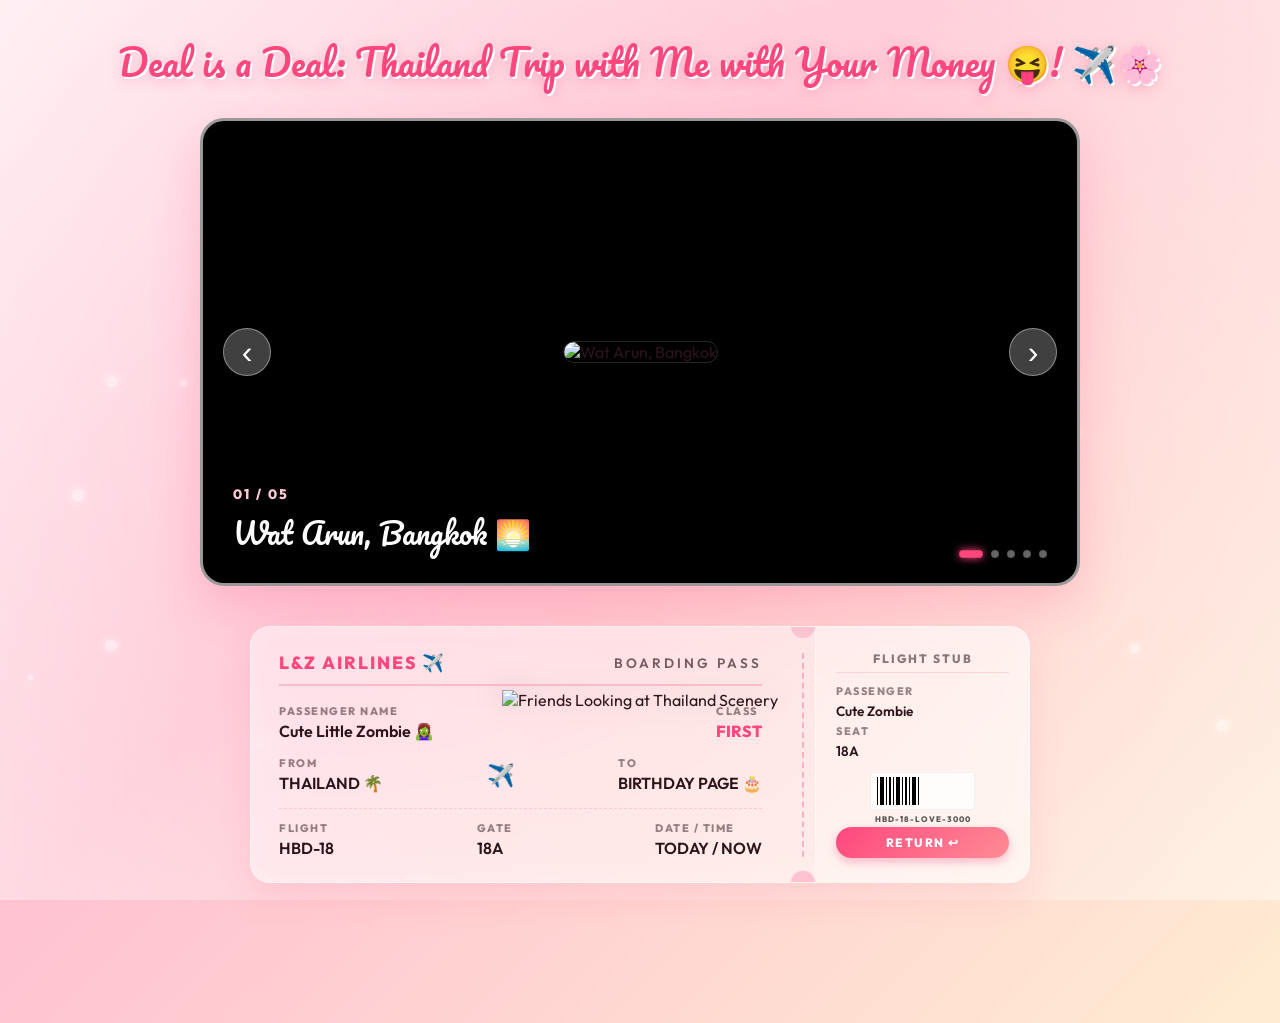
==== thailand.html @ 7b0ca3b0 "Add files via upload" ====
<!DOCTYPE html>
<html lang="en">
<head>
    <meta charset="UTF-8">
    <meta name="viewport" content="width=device-width, initial-scale=1.0">
    <title>Our Thailand Trip! 🌴✨</title>
    <link rel="preconnect" href="https://fonts.googleapis.com">
    <link rel="preconnect" href="https://fonts.gstatic.com" crossorigin>
    <link href="https://fonts.googleapis.com/css2?family=Outfit:wght@300;400;600;800&family=Pacifico&display=swap" rel="stylesheet">
    <link rel="stylesheet" href="thailand.css">
</head>
<body>

    <!-- Ambient Floating Background Elements -->
    <div class="sky-particles"></div>

    <h1 class="main-heading">Deal is a Deal: Thailand Trip with Me with Your Money 😝! ✈️🌸</h1>

    <!-- Slideshow Main Area -->
    <div class="slideshow-wrapper">
        <div class="slideshow-container">
            
            <!-- SLIDE 1 -->
            <div class="slide active-slide">
                <div class="slide-backdrop-blur" style="background-image: url('assets/thailand_bangkok.png');"></div>
                <div class="slide-image-wrapper">
                    <img src="assets/thailand_bangkok.png" class="slide-img" alt="Wat Arun, Bangkok">
                </div>
                <div class="slide-caption">
                    <span class="slide-num">01 / 05</span>
                    <h2 class="slide-title">Wat Arun, Bangkok 🌅</h2>
                </div>
            </div>

            <!-- SLIDE 2 -->
            <div class="slide">
                <div class="slide-backdrop-blur" style="background-image: url('assets/thailand_phiphi.png');"></div>
                <div class="slide-image-wrapper">
                    <img src="assets/thailand_phiphi.png" class="slide-img" alt="Phi Phi Islands">
                </div>
                <div class="slide-caption">
                    <span class="slide-num">02 / 05</span>
                    <h2 class="slide-title">Phi Phi Islands 🏝️</h2>
                </div>
            </div>

            <!-- SLIDE 3 -->
            <div class="slide">
                <div class="slide-backdrop-blur" style="background-image: url('assets/thailand_chiangmai.png');"></div>
                <div class="slide-image-wrapper">
                    <img src="assets/thailand_chiangmai.png" class="slide-img" alt="Chiang Mai Lanterns">
                </div>
                <div class="slide-caption">
                    <span class="slide-num">03 / 05</span>
                    <h2 class="slide-title">Chiang Mai Lanterns 🏮</h2>
                </div>
            </div>

            <!-- SLIDE 4 -->
            <div class="slide">
                <div class="slide-backdrop-blur" style="background-image: url('assets/thailand_ayutthaya.png');"></div>
                <div class="slide-image-wrapper">
                    <img src="assets/thailand_ayutthaya.png" class="slide-img" alt="Ayutthaya Temple Ruins">
                </div>
                <div class="slide-caption">
                    <span class="slide-num">04 / 05</span>
                    <h2 class="slide-title">Ayutthaya Temple Ruins 🛕</h2>
                </div>
            </div>

            <!-- SLIDE 5 -->
            <div class="slide">
                <div class="slide-backdrop-blur" style="background-image: url('assets/thailand_krabi.png');"></div>
                <div class="slide-image-wrapper">
                    <img src="assets/thailand_krabi.png" class="slide-img" alt="Railay Beach, Krabi">
                </div>
                <div class="slide-caption">
                    <span class="slide-num">05 / 05</span>
                    <h2 class="slide-title">Railay Beach, Krabi 🌊</h2>
                </div>
            </div>

        </div>

        <!-- Manual Navigation Arrows -->
        <button class="slide-arrow prev-arrow" aria-label="Previous Slide">‹</button>
        <button class="slide-arrow next-arrow" aria-label="Next Slide">›</button>

        <!-- Slide Indicators / Dots -->
        <div class="slide-dots">
            <span class="slide-dot active-dot" data-index="0"></span>
            <span class="slide-dot" data-index="1"></span>
            <span class="slide-dot" data-index="2"></span>
            <span class="slide-dot" data-index="3"></span>
            <span class="slide-dot" data-index="4"></span>
        </div>
    </div>

    <!-- Bottom character sticker looking up at the slides -->
    <div class="scenery-friends-container">
        <img src="assets/friends_back.png" alt="Friends Looking at Thailand Scenery" class="scenery-friends-img">
    </div>

    <!-- Creative Boarding Pass Back Option -->
    <div class="ticket-container">
        <div class="boarding-pass" id="boarding-pass-btn">
            <div class="pass-main">
                <div class="pass-header">
                    <span class="airline">L&Z AIRLINES ✈️</span>
                    <span class="ticket-type">BOARDING PASS</span>
                </div>
                <div class="pass-details">
                    <div class="detail-row">
                        <div class="detail-col">
                            <span class="label">PASSENGER NAME</span>
                            <span class="value">Cute Little Zombie 🧟‍♀️</span>
                        </div>
                        <div class="detail-col">
                            <span class="label">CLASS</span>
                            <span class="value special-pink">FIRST</span>
                        </div>
                    </div>
                    <div class="detail-row">
                        <div class="detail-col">
                            <span class="label">FROM</span>
                            <span class="value">THAILAND 🌴</span>
                        </div>
                        <div class="detail-col font-arrow">✈️</div>
                        <div class="detail-col">
                            <span class="label">TO</span>
                            <span class="value">BIRTHDAY PAGE 🎂</span>
                        </div>
                    </div>
                    <div class="detail-row last-row">
                        <div class="detail-col">
                            <span class="label">FLIGHT</span>
                            <span class="value">HBD-18</span>
                        </div>
                        <div class="detail-col">
                            <span class="label">GATE</span>
                            <span class="value">18A</span>
                        </div>
                        <div class="detail-col">
                            <span class="label">DATE / TIME</span>
                            <span class="value">TODAY / NOW</span>
                        </div>
                    </div>
                </div>
            </div>
            
            <div class="pass-divider">
                <div class="notch top-notch"></div>
                <div class="dots-line"></div>
                <div class="notch bottom-notch"></div>
            </div>
            
            <div class="pass-stub">
                <div class="stub-header">
                    <span>FLIGHT STUB</span>
                </div>
                <div class="stub-info">
                    <span class="label">PASSENGER</span>
                    <span class="value short-val">Cute Zombie</span>
                    <span class="label">SEAT</span>
                    <span class="value">18A</span>
                </div>
                <div class="barcode-container">
                    <div class="barcode">
                        <span class="bar thin"></span>
                        <span class="bar thick"></span>
                        <span class="bar thin"></span>
                        <span class="bar medium"></span>
                        <span class="bar thin"></span>
                        <span class="bar thick"></span>
                        <span class="bar thin"></span>
                        <span class="bar medium"></span>
                        <span class="bar thin"></span>
                        <span class="bar thick"></span>
                        <span class="bar thin"></span>
                    </div>
                    <span class="barcode-text">HBD-18-LOVE-3000</span>
                </div>
                <button class="stub-btn">RETURN ↩</button>
            </div>
        </div>
    </div>

    <!-- Portal Transition Bubble for page load / page unload -->
    <div id="portal-transition" class="portal-transition active"></div>

    <script src="thailand.js"></script>
</body>
</html>
---- thailand.css ----
/* =====================================================================
   DESIGN SYSTEM FOR DEDICATED THAILAND SLIDESHOW
   ===================================================================== */
:root {
    --cute-bg: linear-gradient(135deg, #ffe5ec 0%, #ffc2d1 40%, #ffecd2 100%);
    --cute-primary: #ff477e;
    --cute-primary-glow: rgba(255, 71, 126, 0.4);
    --ticket-bg: rgba(255, 255, 255, 0.45);
    --text-dark: #2d131a;
    --sans: 'Outfit', sans-serif;
    --cursive: 'Pacifico', cursive;
}

*, *::before, *::after {
    box-sizing: border-box;
    margin: 0;
    padding: 0;
}

html, body {
    width: 100%;
    min-height: 100vh;
    overflow-x: hidden;
    font-family: var(--sans);
    background: var(--cute-bg);
    color: var(--text-dark);
}

body {
    display: flex;
    flex-direction: column;
    align-items: center;
    padding: 30px 20px 140px 20px; /* space for friends at bottom */
    position: relative;
}

/* Ambient Particles */
.sky-particles {
    position: fixed;
    inset: 0;
    pointer-events: none;
    background: radial-gradient(circle, transparent 20%, rgba(255,255,255,0.4) 100%);
    z-index: 0;
}

/* Main Title Heading */
.main-heading {
    font-family: var(--cursive);
    font-size: 2.25rem;
    font-weight: normal;
    color: var(--cute-primary);
    text-shadow: 2px 2px 0px #fff, 0 4px 15px rgba(255, 71, 126, 0.3);
    text-align: center;
    margin-bottom: 25px;
    z-index: 10;
    animation: headingFloat 4s ease-in-out infinite alternate;
}

@keyframes headingFloat {
    0% { transform: translateY(0); }
    100% { transform: translateY(-6px); }
}

/* =====================================================================
   SLIDESHOW VIEWER (NO CROPPING + BACKDROP GLOW PATTERN)
   ===================================================================== */
.slideshow-wrapper {
    position: relative;
    width: 100%;
    max-width: 880px;
    height: 52vh;
    min-height: 360px;
    border-radius: 24px;
    box-shadow: 0 20px 50px rgba(255, 71, 126, 0.22);
    border: 3px solid rgba(255, 255, 255, 0.6);
    overflow: hidden;
    z-index: 10;
    background: #000; /* fallbacks */
    margin-bottom: 30px;
}

.slideshow-container {
    position: relative;
    width: 100%;
    height: 100%;
}

/* Slide item */
.slide {
    position: absolute;
    inset: 0;
    width: 100%;
    height: 100%;
    opacity: 0;
    z-index: 1;
    display: flex;
    align-items: center;
    justify-content: center;
    transition: opacity 1.2s cubic-bezier(0.4, 0, 0.2, 1);
}

.slide.active-slide {
    opacity: 1;
    z-index: 2;
}

/* 1. Backdrop Blur: Fills empty side space with blurred version of the photo */
.slide-backdrop-blur {
    position: absolute;
    inset: -10px;
    background-size: cover;
    background-position: center;
    filter: blur(35px) brightness(0.4) saturate(120%);
    opacity: 0.75;
    z-index: 1;
    pointer-events: none;
    transform: scale(1.04);
}

/* 2. Slide image wrapper: centers the uncropped image */
.slide-image-wrapper {
    position: absolute;
    inset: 0;
    display: flex;
    align-items: center;
    justify-content: center;
    z-index: 2;
    padding: 20px;
}

.slide-img {
    max-width: 100%;
    max-height: 100%;
    object-fit: contain; /* CRITICAL: absolutely NO cropping! */
    border-radius: 12px;
    box-shadow: 0 10px 30px rgba(0, 0, 0, 0.5);
    border: 1px solid rgba(255, 255, 255, 0.15);
    transition: transform 0.8s cubic-bezier(0.25, 1, 0.5, 1);
}

/* Caption info overlay */
.slide-caption {
    position: absolute;
    bottom: 25px;
    left: 30px;
    right: 30px;
    z-index: 4;
    text-align: left;
    pointer-events: none;
}

.slide-num {
    font-size: 0.85rem;
    font-weight: 800;
    color: #ffcbd8;
    letter-spacing: 2px;
    text-transform: uppercase;
    text-shadow: 0 2px 4px rgba(0,0,0,0.6);
    margin-bottom: 4px;
    display: block;
}

.slide-title {
    font-family: var(--cursive);
    font-size: 1.8rem;
    font-weight: normal;
    color: #fff;
    text-shadow: 0 2px 8px rgba(0, 0, 0, 0.8);
}

/* Slide Arrow Controls */
.slide-arrow {
    position: absolute;
    top: 50%;
    transform: translateY(-50%);
    width: 48px;
    height: 48px;
    border-radius: 50%;
    border: 1px solid rgba(255, 255, 255, 0.4);
    background: rgba(255, 255, 255, 0.25);
    backdrop-filter: blur(8px);
    -webkit-backdrop-filter: blur(8px);
    color: #fff;
    font-size: 2rem;
    line-height: 1;
    display: flex;
    align-items: center;
    justify-content: center;
    cursor: pointer;
    transition: all 0.3s cubic-bezier(0.175, 0.885, 0.32, 1.275);
    z-index: 10;
    user-select: none;
}

.slide-arrow:hover {
    background: rgba(255, 255, 255, 0.45);
    transform: translateY(-50%) scale(1.1);
    box-shadow: 0 0 18px rgba(255, 71, 126, 0.4);
}

.slide-arrow:active {
    transform: translateY(-50%) scale(0.95);
}

.prev-arrow { left: 20px; }
.next-arrow { right: 20px; }

/* Dots Navigation */
.slide-dots {
    position: absolute;
    bottom: 25px;
    right: 30px;
    display: flex;
    gap: 8px;
    z-index: 10;
}

.slide-dot {
    width: 8px;
    height: 8px;
    border-radius: 50%;
    background: rgba(255, 255, 255, 0.4);
    cursor: pointer;
    transition: all 0.3s ease;
    border: 1px solid rgba(0, 0, 0, 0.15);
}

.slide-dot.active-dot {
    background: var(--cute-primary);
    width: 24px;
    border-radius: 4px;
    box-shadow: 0 0 8px var(--cute-primary);
}

/* =====================================================================
   MAGICAL SLIDE TRANSITION EFFECTS
   ===================================================================== */

/* Circle Ripple */
.trans-circle {
    animation: transCircleKey 1.2s cubic-bezier(0.25, 1, 0.3, 1) forwards;
    opacity: 1 !important;
    z-index: 3 !important;
}
@keyframes transCircleKey {
    0% { clip-path: circle(0% at 50% 50%); }
    100% { clip-path: circle(150% at 50% 50%); }
}

/* Diagonal Sweep */
.trans-diagonal {
    animation: transDiagonalKey 1.2s cubic-bezier(0.3, 0.8, 0.3, 1) forwards;
    opacity: 1 !important;
    z-index: 3 !important;
}
@keyframes transDiagonalKey {
    0% { clip-path: polygon(-50% 0, -50% 0, -100% 100%, -100% 100%); }
    100% { clip-path: polygon(-50% 0, 150% 0, 100% 100%, -100% 100%); }
}

/* Double Doors */
.trans-doors {
    animation: transDoorsKey 1.2s cubic-bezier(0.25, 1, 0.3, 1) forwards;
    opacity: 1 !important;
    z-index: 3 !important;
}
@keyframes transDoorsKey {
    0% { clip-path: inset(0 50% 0 50%); }
    100% { clip-path: inset(0 0% 0 0%); }
}

/* Vortex Spin */
.trans-vortex {
    animation: transVortexKey 1.2s cubic-bezier(0.25, 1, 0.3, 1) forwards;
    opacity: 1 !important;
    z-index: 3 !important;
}
@keyframes transVortexKey {
    0% { 
        clip-path: circle(0% at 50% 50%);
        transform: scale(0.7) rotate(-120deg);
    }
    100% { 
        clip-path: circle(150% at 50% 50%);
        transform: scale(1) rotate(0deg);
    }
}

/* Star Expand */
.trans-star {
    animation: transStarKey 1.2s cubic-bezier(0.25, 1, 0.3, 1) forwards;
    opacity: 1 !important;
    z-index: 3 !important;
}
@keyframes transStarKey {
    0% { 
        clip-path: polygon(50% 50%, 50% 50%, 50% 50%, 50% 50%, 50% 50%, 50% 50%, 50% 50%, 50% 50%, 50% 50%, 50% 50%);
        transform: rotate(-180deg);
    }
    100% { 
        clip-path: polygon(50% -350%, 138% -70%, 434% -70%, 194% 106%, 282% 378%, 50% 210%, -182% 378%, -94% 106%, -334% -70%, -38% -70%);
        transform: rotate(0deg);
    }
}

/* =====================================================================
   BOTTOM CHIBI CHARACTER STICKER (SWAYING IN FIXED PLACE)
   ===================================================================== */
.scenery-friends-container {
    position: fixed;
    bottom: -15px;
    left: 50%;
    transform: translateX(-50%);
    height: 25vh;
    min-height: 180px;
    z-index: 20;
    pointer-events: none;
    filter: drop-shadow(0 -5px 15px rgba(0, 0, 0, 0.15));
    animation: gentleSway 6s infinite ease-in-out;
}

.scenery-friends-img {
    height: 100%;
    width: auto;
    object-fit: contain;
    mix-blend-mode: darken; /* blending cleanly if not transparent */
}

@keyframes gentleSway {
    0%, 100% { transform: translateX(-50%) rotate(0deg); }
    50% { transform: translateX(-50%) rotate(1.2deg) translateY(-2px); }
}

/* =====================================================================
   CREATIVE BOARDING PASS / FLIGHT TICKET
   ===================================================================== */
.ticket-container {
    width: 100%;
    max-width: 780px;
    display: flex;
    justify-content: center;
    margin-top: 10px;
    z-index: 10;
    perspective: 1000px;
}

.boarding-pass {
    display: flex;
    width: 100%;
    background: var(--ticket-bg);
    backdrop-filter: blur(14px) saturate(125%);
    -webkit-backdrop-filter: blur(14px) saturate(125%);
    border: 1px solid rgba(255, 255, 255, 0.5);
    border-radius: 20px;
    box-shadow: 0 15px 35px rgba(255, 71, 126, 0.12), inset 0 0 20px rgba(255, 255, 255, 0.2);
    overflow: hidden;
    transition: transform 0.4s cubic-bezier(0.175, 0.885, 0.32, 1.15), box-shadow 0.4s ease, border-color 0.4s ease;
    cursor: pointer;
}

.boarding-pass:hover {
    transform: translateY(-8px) rotateX(2deg);
    box-shadow: 0 22px 45px rgba(255, 71, 126, 0.25), inset 0 0 20px rgba(255, 255, 255, 0.3);
    border-color: rgba(255, 71, 126, 0.6);
}

/* Main Ticket Info Section */
.pass-main {
    flex: 2.8;
    padding: 24px 28px;
    display: flex;
    flex-direction: column;
    gap: 18px;
}

.pass-header {
    display: flex;
    justify-content: space-between;
    align-items: center;
    border-bottom: 2px solid rgba(255, 71, 126, 0.25);
    padding-bottom: 10px;
}

.airline {
    font-weight: 800;
    font-size: 1.1rem;
    color: var(--cute-primary);
    letter-spacing: 2px;
}

.ticket-type {
    font-size: 0.85rem;
    font-weight: 600;
    letter-spacing: 3px;
    color: rgba(45, 19, 26, 0.65);
}

/* Details grid */
.pass-details {
    display: flex;
    flex-direction: column;
    gap: 15px;
}

.detail-row {
    display: flex;
    justify-content: space-between;
    align-items: flex-start;
}

.detail-col {
    display: flex;
    flex-direction: column;
    gap: 3px;
}

.detail-col.font-arrow {
    align-self: center;
    font-size: 1.4rem;
    color: var(--cute-primary);
    animation: flightOscillate 2s infinite ease-in-out;
}

@keyframes flightOscillate {
    0%, 100% { transform: translateX(0); }
    50% { transform: translateX(5px); }
}

.label {
    font-size: 0.68rem;
    font-weight: 800;
    color: rgba(45, 19, 26, 0.5);
    letter-spacing: 1.5px;
    text-transform: uppercase;
}

.value {
    font-size: 1rem;
    font-weight: 600;
    color: var(--text-dark);
}

.special-pink {
    color: var(--cute-primary);
    font-weight: 800;
}

.last-row {
    border-top: 1px dashed rgba(255, 71, 126, 0.2);
    padding-top: 12px;
}

/* Dotted Divider / Perforation */
.pass-divider {
    position: relative;
    display: flex;
    flex-direction: column;
    justify-content: center;
    align-items: center;
    width: 25px;
}

.notch {
    width: 26px;
    height: 13px;
    background: #ffc2d1; /* match background color */
    position: absolute;
    border: 1px solid rgba(255, 255, 255, 0.5);
    z-index: 10;
}

.top-notch {
    top: -1px;
    border-radius: 0 0 13px 13px;
    border-top: none;
}

.bottom-notch {
    bottom: -1px;
    border-radius: 13px 13px 0 0;
    border-bottom: none;
}

.dots-line {
    width: 2px;
    height: 80%;
    border-left: 2px dashed rgba(255, 71, 126, 0.35);
}

/* Ticket Stub Section */
.pass-stub {
    flex: 1;
    background: rgba(255, 255, 255, 0.25);
    padding: 24px 20px;
    display: flex;
    flex-direction: column;
    justify-content: space-between;
    align-items: center;
    border-left: 1px solid rgba(255, 255, 255, 0.3);
}

.stub-header {
    font-weight: 800;
    font-size: 0.75rem;
    color: rgba(45, 19, 26, 0.55);
    letter-spacing: 2px;
    border-bottom: 1px solid rgba(255, 71, 126, 0.18);
    width: 100%;
    text-align: center;
    padding-bottom: 6px;
}

.stub-info {
    width: 100%;
    display: flex;
    flex-direction: column;
    gap: 4px;
    margin: 8px 0;
}

.stub-info .value {
    font-size: 0.85rem;
    white-space: nowrap;
    overflow: hidden;
    text-overflow: ellipsis;
}

/* CSS Barcode design */
.barcode-container {
    display: flex;
    flex-direction: column;
    align-items: center;
    gap: 4px;
    width: 100%;
}

.barcode {
    display: flex;
    align-items: stretch;
    height: 38px;
    width: 105px;
    background: rgba(255, 255, 255, 0.8);
    padding: 4px 6px;
    border-radius: 4px;
    border: 1px solid rgba(0,0,0,0.05);
}

.bar {
    background: #000;
    margin-right: 2px;
    height: 100%;
}

.bar:last-child { margin-right: 0; }
.bar.thin { width: 1px; }
.bar.medium { width: 2px; }
.bar.thick { width: 4px; }

.barcode-text {
    font-size: 0.5rem;
    font-weight: 800;
    color: rgba(0, 0, 0, 0.65);
    letter-spacing: 1px;
}

.stub-btn {
    font-family: var(--sans);
    font-weight: 800;
    font-size: 0.75rem;
    color: #fff;
    background: linear-gradient(135deg, #ff477e, #ff8c94);
    border: none;
    border-radius: 50px;
    padding: 8px 16px;
    cursor: pointer;
    box-shadow: 0 4px 10px rgba(255, 71, 126, 0.35);
    transition: all 0.3s;
    letter-spacing: 1.5px;
    outline: none;
    width: 100%;
    text-align: center;
}

.boarding-pass:hover .stub-btn {
    transform: translateY(-1px);
    box-shadow: 0 6px 14px rgba(255, 71, 126, 0.5);
    background: linear-gradient(135deg, #ff2a65, #ff717a);
}

.stub-btn:active {
    transform: translateY(1px);
    box-shadow: 0 2px 5px rgba(255, 71, 126, 0.3);
}

/* =====================================================================
   PORTAL BUBBLE TRANSITION OVERLAY
   ===================================================================== */
.portal-transition {
    position: fixed;
    inset: 0;
    z-index: 100000;
    background: radial-gradient(circle, #ffcbd8 0%, #ff477e 100%);
    opacity: 0;
    pointer-events: none;
    transform: scale(0.01);
    border-radius: 50%;
    transition: transform 1.2s cubic-bezier(0.25, 1, 0.5, 1), opacity 0.8s ease, border-radius 1.2s ease;
    box-shadow: 0 0 100px 30px rgba(255, 71, 126, 0.95);
}

.portal-transition.active {
    transform: scale(1.1);
    opacity: 1;
    border-radius: 0;
    pointer-events: auto;
    box-shadow: none;
}

/* =====================================================================
   RESPONSIVE DESIGN (TICKET ROTATE & SLIDESHOW HEIGHT)
   ===================================================================== */
@media (max-width: 768px) {
    .slideshow-wrapper {
        height: 40vh;
        min-height: 280px;
    }
    .main-heading {
        font-size: 1.7rem;
    }
    .boarding-pass {
        flex-direction: column;
        border-radius: 24px;
        width: 95%;
        max-width: 380px;
    }
    .pass-stub {
        border-left: none;
        border-top: 1px dashed rgba(255, 71, 126, 0.25);
        padding: 20px 24px;
    }
    .pass-divider {
        display: none; /* Hide divider in vertical layout */
    }
    .scenery-friends-container {
        height: 18vh;
        min-height: 130px;
    }
    .slide-arrow {
        width: 38px;
        height: 38px;
        font-size: 1.5rem;
    }
    .slide-title {
        font-size: 1.35rem;
    }
    .slide-caption {
        bottom: 20px;
        left: 20px;
        right: 20px;
    }
}
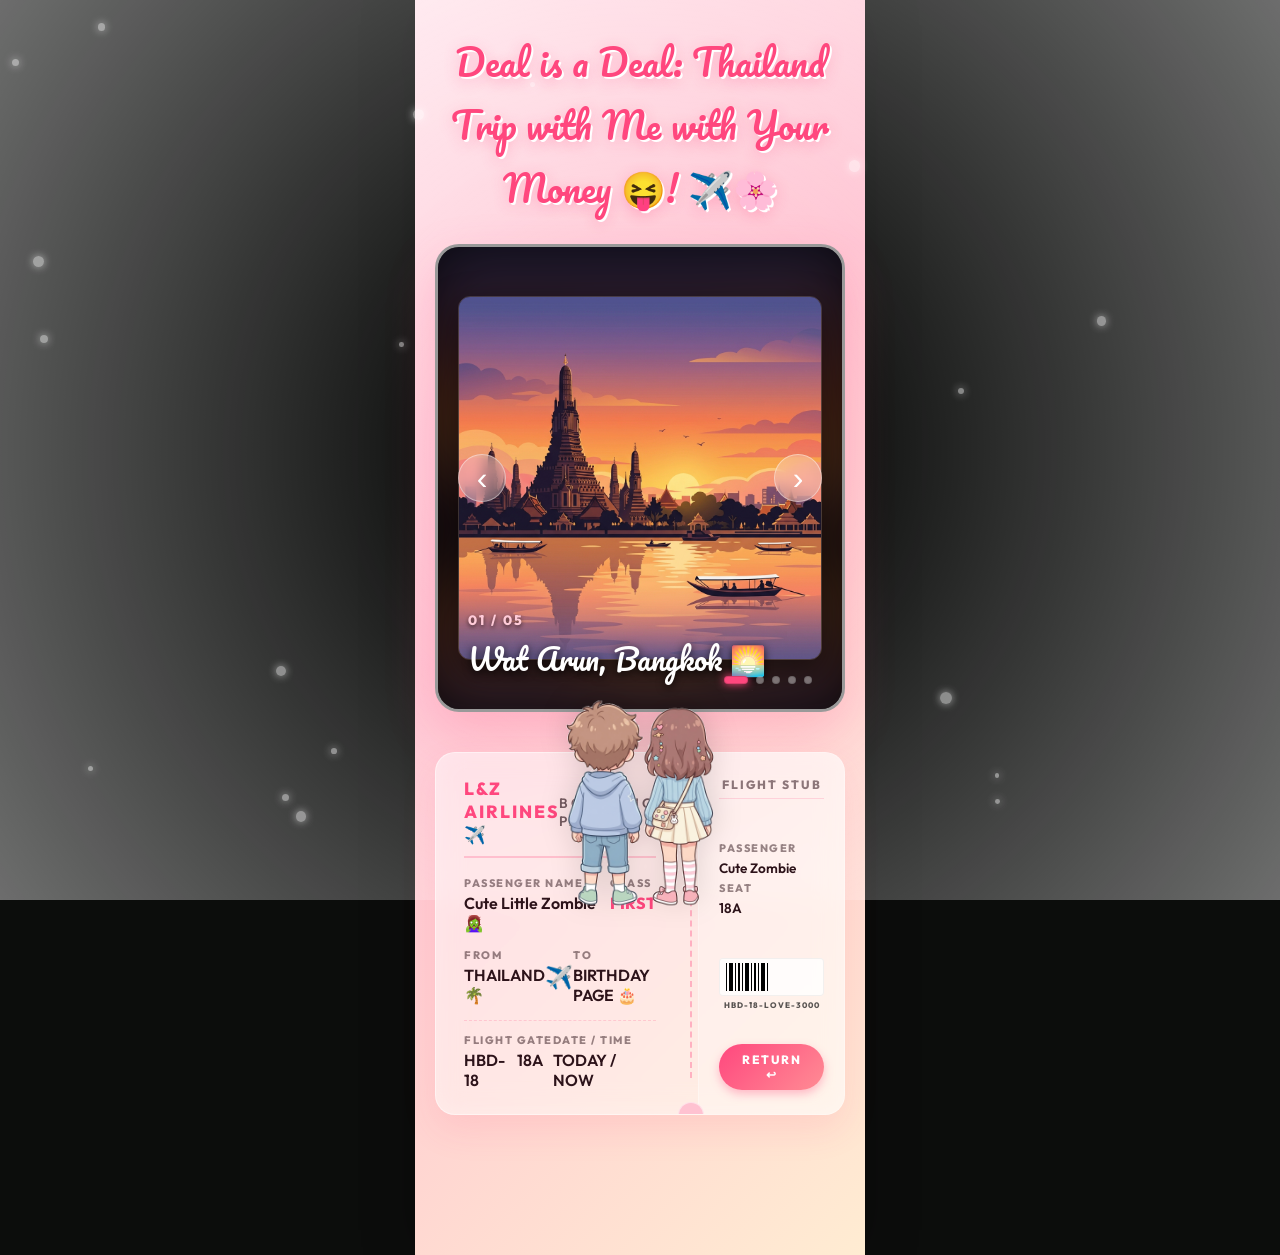
==== commit 53c27083: "Add files via upload" ====
--- a/thailand.html
+++ b/thailand.html
@@ -1,193 +1,196 @@
-<!DOCTYPE html>
-<html lang="en">
-<head>
-    <meta charset="UTF-8">
-    <meta name="viewport" content="width=device-width, initial-scale=1.0">
-    <title>Our Thailand Trip! 🌴✨</title>
-    <link rel="preconnect" href="https://fonts.googleapis.com">
-    <link rel="preconnect" href="https://fonts.gstatic.com" crossorigin>
-    <link href="https://fonts.googleapis.com/css2?family=Outfit:wght@300;400;600;800&family=Pacifico&display=swap" rel="stylesheet">
-    <link rel="stylesheet" href="thailand.css">
-</head>
-<body>
-
-    <!-- Ambient Floating Background Elements -->
-    <div class="sky-particles"></div>
-
-    <h1 class="main-heading">Deal is a Deal: Thailand Trip with Me with Your Money 😝! ✈️🌸</h1>
-
-    <!-- Slideshow Main Area -->
-    <div class="slideshow-wrapper">
-        <div class="slideshow-container">
-            
-            <!-- SLIDE 1 -->
-            <div class="slide active-slide">
-                <div class="slide-backdrop-blur" style="background-image: url('assets/thailand_bangkok.png');"></div>
-                <div class="slide-image-wrapper">
-                    <img src="assets/thailand_bangkok.png" class="slide-img" alt="Wat Arun, Bangkok">
-                </div>
-                <div class="slide-caption">
-                    <span class="slide-num">01 / 05</span>
-                    <h2 class="slide-title">Wat Arun, Bangkok 🌅</h2>
-                </div>
-            </div>
-
-            <!-- SLIDE 2 -->
-            <div class="slide">
-                <div class="slide-backdrop-blur" style="background-image: url('assets/thailand_phiphi.png');"></div>
-                <div class="slide-image-wrapper">
-                    <img src="assets/thailand_phiphi.png" class="slide-img" alt="Phi Phi Islands">
-                </div>
-                <div class="slide-caption">
-                    <span class="slide-num">02 / 05</span>
-                    <h2 class="slide-title">Phi Phi Islands 🏝️</h2>
-                </div>
-            </div>
-
-            <!-- SLIDE 3 -->
-            <div class="slide">
-                <div class="slide-backdrop-blur" style="background-image: url('assets/thailand_chiangmai.png');"></div>
-                <div class="slide-image-wrapper">
-                    <img src="assets/thailand_chiangmai.png" class="slide-img" alt="Chiang Mai Lanterns">
-                </div>
-                <div class="slide-caption">
-                    <span class="slide-num">03 / 05</span>
-                    <h2 class="slide-title">Chiang Mai Lanterns 🏮</h2>
-                </div>
-            </div>
-
-            <!-- SLIDE 4 -->
-            <div class="slide">
-                <div class="slide-backdrop-blur" style="background-image: url('assets/thailand_ayutthaya.png');"></div>
-                <div class="slide-image-wrapper">
-                    <img src="assets/thailand_ayutthaya.png" class="slide-img" alt="Ayutthaya Temple Ruins">
-                </div>
-                <div class="slide-caption">
-                    <span class="slide-num">04 / 05</span>
-                    <h2 class="slide-title">Ayutthaya Temple Ruins 🛕</h2>
-                </div>
-            </div>
-
-            <!-- SLIDE 5 -->
-            <div class="slide">
-                <div class="slide-backdrop-blur" style="background-image: url('assets/thailand_krabi.png');"></div>
-                <div class="slide-image-wrapper">
-                    <img src="assets/thailand_krabi.png" class="slide-img" alt="Railay Beach, Krabi">
-                </div>
-                <div class="slide-caption">
-                    <span class="slide-num">05 / 05</span>
-                    <h2 class="slide-title">Railay Beach, Krabi 🌊</h2>
-                </div>
-            </div>
-
-        </div>
-
-        <!-- Manual Navigation Arrows -->
-        <button class="slide-arrow prev-arrow" aria-label="Previous Slide">‹</button>
-        <button class="slide-arrow next-arrow" aria-label="Next Slide">›</button>
-
-        <!-- Slide Indicators / Dots -->
-        <div class="slide-dots">
-            <span class="slide-dot active-dot" data-index="0"></span>
-            <span class="slide-dot" data-index="1"></span>
-            <span class="slide-dot" data-index="2"></span>
-            <span class="slide-dot" data-index="3"></span>
-            <span class="slide-dot" data-index="4"></span>
-        </div>
-    </div>
-
-    <!-- Bottom character sticker looking up at the slides -->
-    <div class="scenery-friends-container">
-        <img src="assets/friends_back.png" alt="Friends Looking at Thailand Scenery" class="scenery-friends-img">
-    </div>
-
-    <!-- Creative Boarding Pass Back Option -->
-    <div class="ticket-container">
-        <div class="boarding-pass" id="boarding-pass-btn">
-            <div class="pass-main">
-                <div class="pass-header">
-                    <span class="airline">L&Z AIRLINES ✈️</span>
-                    <span class="ticket-type">BOARDING PASS</span>
-                </div>
-                <div class="pass-details">
-                    <div class="detail-row">
-                        <div class="detail-col">
-                            <span class="label">PASSENGER NAME</span>
-                            <span class="value">Cute Little Zombie 🧟‍♀️</span>
-                        </div>
-                        <div class="detail-col">
-                            <span class="label">CLASS</span>
-                            <span class="value special-pink">FIRST</span>
-                        </div>
-                    </div>
-                    <div class="detail-row">
-                        <div class="detail-col">
-                            <span class="label">FROM</span>
-                            <span class="value">THAILAND 🌴</span>
-                        </div>
-                        <div class="detail-col font-arrow">✈️</div>
-                        <div class="detail-col">
-                            <span class="label">TO</span>
-                            <span class="value">BIRTHDAY PAGE 🎂</span>
-                        </div>
-                    </div>
-                    <div class="detail-row last-row">
-                        <div class="detail-col">
-                            <span class="label">FLIGHT</span>
-                            <span class="value">HBD-18</span>
-                        </div>
-                        <div class="detail-col">
-                            <span class="label">GATE</span>
-                            <span class="value">18A</span>
-                        </div>
-                        <div class="detail-col">
-                            <span class="label">DATE / TIME</span>
-                            <span class="value">TODAY / NOW</span>
-                        </div>
-                    </div>
-                </div>
-            </div>
-            
-            <div class="pass-divider">
-                <div class="notch top-notch"></div>
-                <div class="dots-line"></div>
-                <div class="notch bottom-notch"></div>
-            </div>
-            
-            <div class="pass-stub">
-                <div class="stub-header">
-                    <span>FLIGHT STUB</span>
-                </div>
-                <div class="stub-info">
-                    <span class="label">PASSENGER</span>
-                    <span class="value short-val">Cute Zombie</span>
-                    <span class="label">SEAT</span>
-                    <span class="value">18A</span>
-                </div>
-                <div class="barcode-container">
-                    <div class="barcode">
-                        <span class="bar thin"></span>
-                        <span class="bar thick"></span>
-                        <span class="bar thin"></span>
-                        <span class="bar medium"></span>
-                        <span class="bar thin"></span>
-                        <span class="bar thick"></span>
-                        <span class="bar thin"></span>
-                        <span class="bar medium"></span>
-                        <span class="bar thin"></span>
-                        <span class="bar thick"></span>
-                        <span class="bar thin"></span>
-                    </div>
-                    <span class="barcode-text">HBD-18-LOVE-3000</span>
-                </div>
-                <button class="stub-btn">RETURN ↩</button>
-            </div>
-        </div>
-    </div>
-
-    <!-- Portal Transition Bubble for page load / page unload -->
-    <div id="portal-transition" class="portal-transition active"></div>
-
-    <script src="thailand.js"></script>
-</body>
-</html>
+<!DOCTYPE html>
+<html lang="en">
+<head>
+    <meta charset="UTF-8">
+    <meta name="viewport" content="width=device-width, initial-scale=1.0">
+    <title>Our Thailand Trip! 🌴✨</title>
+    <link rel="preconnect" href="https://fonts.googleapis.com">
+    <link rel="preconnect" href="https://fonts.gstatic.com" crossorigin>
+    <link href="https://fonts.googleapis.com/css2?family=Outfit:wght@300;400;600;800&family=Pacifico&display=swap" rel="stylesheet">
+    <link rel="stylesheet" href="thailand.css">
+</head>
+<body>
+
+    <!-- Ambient Floating Background Elements -->
+    <div class="sky-particles"></div>
+
+    <h1 class="main-heading">
+        Deal is a Deal: Thailand Trip with Me with Your Money 😝! ✈️🌸
+    </h1>
+
+
+    <!-- Slideshow Main Area -->
+    <div class="slideshow-wrapper">
+        <div class="slideshow-container">
+            
+            <!-- SLIDE 1 -->
+            <div class="slide active-slide">
+                <div class="slide-backdrop-blur" style="background-image: url('assets/thailand_bangkok.png');"></div>
+                <div class="slide-image-wrapper">
+                    <img src="assets/thailand_bangkok.png" class="slide-img" alt="Wat Arun, Bangkok">
+                </div>
+                <div class="slide-caption">
+                    <span class="slide-num">01 / 05</span>
+                    <h2 class="slide-title">Wat Arun, Bangkok 🌅</h2>
+                </div>
+            </div>
+
+            <!-- SLIDE 2 -->
+            <div class="slide">
+                <div class="slide-backdrop-blur" style="background-image: url('assets/thailand_phiphi.png');"></div>
+                <div class="slide-image-wrapper">
+                    <img src="assets/thailand_phiphi.png" class="slide-img" alt="Phi Phi Islands">
+                </div>
+                <div class="slide-caption">
+                    <span class="slide-num">02 / 05</span>
+                    <h2 class="slide-title">Phi Phi Islands 🏝️</h2>
+                </div>
+            </div>
+
+            <!-- SLIDE 3 -->
+            <div class="slide">
+                <div class="slide-backdrop-blur" style="background-image: url('assets/thailand_chiangmai.png');"></div>
+                <div class="slide-image-wrapper">
+                    <img src="assets/thailand_chiangmai.png" class="slide-img" alt="Chiang Mai Lanterns">
+                </div>
+                <div class="slide-caption">
+                    <span class="slide-num">03 / 05</span>
+                    <h2 class="slide-title">Chiang Mai Lanterns 🏮</h2>
+                </div>
+            </div>
+
+            <!-- SLIDE 4 -->
+            <div class="slide">
+                <div class="slide-backdrop-blur" style="background-image: url('assets/thailand_ayutthaya.png');"></div>
+                <div class="slide-image-wrapper">
+                    <img src="assets/thailand_ayutthaya.png" class="slide-img" alt="Ayutthaya Temple Ruins">
+                </div>
+                <div class="slide-caption">
+                    <span class="slide-num">04 / 05</span>
+                    <h2 class="slide-title">Ayutthaya Temple Ruins 🛕</h2>
+                </div>
+            </div>
+
+            <!-- SLIDE 5 -->
+            <div class="slide">
+                <div class="slide-backdrop-blur" style="background-image: url('assets/thailand_krabi.png');"></div>
+                <div class="slide-image-wrapper">
+                    <img src="assets/thailand_krabi.png" class="slide-img" alt="Railay Beach, Krabi">
+                </div>
+                <div class="slide-caption">
+                    <span class="slide-num">05 / 05</span>
+                    <h2 class="slide-title">Railay Beach, Krabi 🌊</h2>
+                </div>
+            </div>
+
+        </div>
+
+        <!-- Manual Navigation Arrows -->
+        <button class="slide-arrow prev-arrow" aria-label="Previous Slide">‹</button>
+        <button class="slide-arrow next-arrow" aria-label="Next Slide">›</button>
+
+        <!-- Slide Indicators / Dots -->
+        <div class="slide-dots">
+            <span class="slide-dot active-dot" data-index="0"></span>
+            <span class="slide-dot" data-index="1"></span>
+            <span class="slide-dot" data-index="2"></span>
+            <span class="slide-dot" data-index="3"></span>
+            <span class="slide-dot" data-index="4"></span>
+        </div>
+    </div>
+
+    <!-- Bottom character sticker looking up at the slides -->
+    <div class="scenery-friends-container">
+        <img src="assets/friends_back.png" alt="Friends Looking at Thailand Scenery" class="scenery-friends-img">
+    </div>
+
+    <!-- Creative Boarding Pass Back Option -->
+    <div class="ticket-container">
+        <div class="boarding-pass" id="boarding-pass-btn">
+            <div class="pass-main">
+                <div class="pass-header">
+                    <span class="airline">L&Z AIRLINES ✈️</span>
+                    <span class="ticket-type">BOARDING PASS</span>
+                </div>
+                <div class="pass-details">
+                    <div class="detail-row">
+                        <div class="detail-col">
+                            <span class="label">PASSENGER NAME</span>
+                            <span class="value">Cute Little Zombie 🧟‍♀️</span>
+                        </div>
+                        <div class="detail-col">
+                            <span class="label">CLASS</span>
+                            <span class="value special-pink">FIRST</span>
+                        </div>
+                    </div>
+                    <div class="detail-row">
+                        <div class="detail-col">
+                            <span class="label">FROM</span>
+                            <span class="value">THAILAND 🌴</span>
+                        </div>
+                        <div class="detail-col font-arrow">✈️</div>
+                        <div class="detail-col">
+                            <span class="label">TO</span>
+                            <span class="value">BIRTHDAY PAGE 🎂</span>
+                        </div>
+                    </div>
+                    <div class="detail-row last-row">
+                        <div class="detail-col">
+                            <span class="label">FLIGHT</span>
+                            <span class="value">HBD-18</span>
+                        </div>
+                        <div class="detail-col">
+                            <span class="label">GATE</span>
+                            <span class="value">18A</span>
+                        </div>
+                        <div class="detail-col">
+                            <span class="label">DATE / TIME</span>
+                            <span class="value">TODAY / NOW</span>
+                        </div>
+                    </div>
+                </div>
+            </div>
+            
+            <div class="pass-divider">
+                <div class="notch top-notch"></div>
+                <div class="dots-line"></div>
+                <div class="notch bottom-notch"></div>
+            </div>
+            
+            <div class="pass-stub">
+                <div class="stub-header">
+                    <span>FLIGHT STUB</span>
+                </div>
+                <div class="stub-info">
+                    <span class="label">PASSENGER</span>
+                    <span class="value short-val">Cute Zombie</span>
+                    <span class="label">SEAT</span>
+                    <span class="value">18A</span>
+                </div>
+                <div class="barcode-container">
+                    <div class="barcode">
+                        <span class="bar thin"></span>
+                        <span class="bar thick"></span>
+                        <span class="bar thin"></span>
+                        <span class="bar medium"></span>
+                        <span class="bar thin"></span>
+                        <span class="bar thick"></span>
+                        <span class="bar thin"></span>
+                        <span class="bar medium"></span>
+                        <span class="bar thin"></span>
+                        <span class="bar thick"></span>
+                        <span class="bar thin"></span>
+                    </div>
+                    <span class="barcode-text">HBD-18-LOVE-3000</span>
+                </div>
+                <button class="stub-btn">RETURN ↩</button>
+            </div>
+        </div>
+    </div>
+
+    <!-- Portal Transition Bubble for page load / page unload -->
+    <div id="portal-transition" class="portal-transition active"></div>
+
+    <script src="thailand.js"></script>
+</body>
+</html>
--- a/thailand.css
+++ b/thailand.css
@@ -1,661 +1,679 @@
-/* =====================================================================
-   DESIGN SYSTEM FOR DEDICATED THAILAND SLIDESHOW
-   ===================================================================== */
-:root {
-    --cute-bg: linear-gradient(135deg, #ffe5ec 0%, #ffc2d1 40%, #ffecd2 100%);
-    --cute-primary: #ff477e;
-    --cute-primary-glow: rgba(255, 71, 126, 0.4);
-    --ticket-bg: rgba(255, 255, 255, 0.45);
-    --text-dark: #2d131a;
-    --sans: 'Outfit', sans-serif;
-    --cursive: 'Pacifico', cursive;
-}
-
-*, *::before, *::after {
-    box-sizing: border-box;
-    margin: 0;
-    padding: 0;
-}
-
-html, body {
-    width: 100%;
-    min-height: 100vh;
-    overflow-x: hidden;
-    font-family: var(--sans);
-    background: var(--cute-bg);
-    color: var(--text-dark);
-}
-
-body {
-    display: flex;
-    flex-direction: column;
-    align-items: center;
-    padding: 30px 20px 140px 20px; /* space for friends at bottom */
-    position: relative;
-}
-
-/* Ambient Particles */
-.sky-particles {
-    position: fixed;
-    inset: 0;
-    pointer-events: none;
-    background: radial-gradient(circle, transparent 20%, rgba(255,255,255,0.4) 100%);
-    z-index: 0;
-}
-
-/* Main Title Heading */
-.main-heading {
-    font-family: var(--cursive);
-    font-size: 2.25rem;
-    font-weight: normal;
-    color: var(--cute-primary);
-    text-shadow: 2px 2px 0px #fff, 0 4px 15px rgba(255, 71, 126, 0.3);
-    text-align: center;
-    margin-bottom: 25px;
-    z-index: 10;
-    animation: headingFloat 4s ease-in-out infinite alternate;
-}
-
-@keyframes headingFloat {
-    0% { transform: translateY(0); }
-    100% { transform: translateY(-6px); }
-}
-
-/* =====================================================================
-   SLIDESHOW VIEWER (NO CROPPING + BACKDROP GLOW PATTERN)
-   ===================================================================== */
-.slideshow-wrapper {
-    position: relative;
-    width: 100%;
-    max-width: 880px;
-    height: 52vh;
-    min-height: 360px;
-    border-radius: 24px;
-    box-shadow: 0 20px 50px rgba(255, 71, 126, 0.22);
-    border: 3px solid rgba(255, 255, 255, 0.6);
-    overflow: hidden;
-    z-index: 10;
-    background: #000; /* fallbacks */
-    margin-bottom: 30px;
-}
-
-.slideshow-container {
-    position: relative;
-    width: 100%;
-    height: 100%;
-}
-
-/* Slide item */
-.slide {
-    position: absolute;
-    inset: 0;
-    width: 100%;
-    height: 100%;
-    opacity: 0;
-    z-index: 1;
-    display: flex;
-    align-items: center;
-    justify-content: center;
-    transition: opacity 1.2s cubic-bezier(0.4, 0, 0.2, 1);
-}
-
-.slide.active-slide {
-    opacity: 1;
-    z-index: 2;
-}
-
-/* 1. Backdrop Blur: Fills empty side space with blurred version of the photo */
-.slide-backdrop-blur {
-    position: absolute;
-    inset: -10px;
-    background-size: cover;
-    background-position: center;
-    filter: blur(35px) brightness(0.4) saturate(120%);
-    opacity: 0.75;
-    z-index: 1;
-    pointer-events: none;
-    transform: scale(1.04);
-}
-
-/* 2. Slide image wrapper: centers the uncropped image */
-.slide-image-wrapper {
-    position: absolute;
-    inset: 0;
-    display: flex;
-    align-items: center;
-    justify-content: center;
-    z-index: 2;
-    padding: 20px;
-}
-
-.slide-img {
-    max-width: 100%;
-    max-height: 100%;
-    object-fit: contain; /* CRITICAL: absolutely NO cropping! */
-    border-radius: 12px;
-    box-shadow: 0 10px 30px rgba(0, 0, 0, 0.5);
-    border: 1px solid rgba(255, 255, 255, 0.15);
-    transition: transform 0.8s cubic-bezier(0.25, 1, 0.5, 1);
-}
-
-/* Caption info overlay */
-.slide-caption {
-    position: absolute;
-    bottom: 25px;
-    left: 30px;
-    right: 30px;
-    z-index: 4;
-    text-align: left;
-    pointer-events: none;
-}
-
-.slide-num {
-    font-size: 0.85rem;
-    font-weight: 800;
-    color: #ffcbd8;
-    letter-spacing: 2px;
-    text-transform: uppercase;
-    text-shadow: 0 2px 4px rgba(0,0,0,0.6);
-    margin-bottom: 4px;
-    display: block;
-}
-
-.slide-title {
-    font-family: var(--cursive);
-    font-size: 1.8rem;
-    font-weight: normal;
-    color: #fff;
-    text-shadow: 0 2px 8px rgba(0, 0, 0, 0.8);
-}
-
-/* Slide Arrow Controls */
-.slide-arrow {
-    position: absolute;
-    top: 50%;
-    transform: translateY(-50%);
-    width: 48px;
-    height: 48px;
-    border-radius: 50%;
-    border: 1px solid rgba(255, 255, 255, 0.4);
-    background: rgba(255, 255, 255, 0.25);
-    backdrop-filter: blur(8px);
-    -webkit-backdrop-filter: blur(8px);
-    color: #fff;
-    font-size: 2rem;
-    line-height: 1;
-    display: flex;
-    align-items: center;
-    justify-content: center;
-    cursor: pointer;
-    transition: all 0.3s cubic-bezier(0.175, 0.885, 0.32, 1.275);
-    z-index: 10;
-    user-select: none;
-}
-
-.slide-arrow:hover {
-    background: rgba(255, 255, 255, 0.45);
-    transform: translateY(-50%) scale(1.1);
-    box-shadow: 0 0 18px rgba(255, 71, 126, 0.4);
-}
-
-.slide-arrow:active {
-    transform: translateY(-50%) scale(0.95);
-}
-
-.prev-arrow { left: 20px; }
-.next-arrow { right: 20px; }
-
-/* Dots Navigation */
-.slide-dots {
-    position: absolute;
-    bottom: 25px;
-    right: 30px;
-    display: flex;
-    gap: 8px;
-    z-index: 10;
-}
-
-.slide-dot {
-    width: 8px;
-    height: 8px;
-    border-radius: 50%;
-    background: rgba(255, 255, 255, 0.4);
-    cursor: pointer;
-    transition: all 0.3s ease;
-    border: 1px solid rgba(0, 0, 0, 0.15);
-}
-
-.slide-dot.active-dot {
-    background: var(--cute-primary);
-    width: 24px;
-    border-radius: 4px;
-    box-shadow: 0 0 8px var(--cute-primary);
-}
-
-/* =====================================================================
-   MAGICAL SLIDE TRANSITION EFFECTS
-   ===================================================================== */
-
-/* Circle Ripple */
-.trans-circle {
-    animation: transCircleKey 1.2s cubic-bezier(0.25, 1, 0.3, 1) forwards;
-    opacity: 1 !important;
-    z-index: 3 !important;
-}
-@keyframes transCircleKey {
-    0% { clip-path: circle(0% at 50% 50%); }
-    100% { clip-path: circle(150% at 50% 50%); }
-}
-
-/* Diagonal Sweep */
-.trans-diagonal {
-    animation: transDiagonalKey 1.2s cubic-bezier(0.3, 0.8, 0.3, 1) forwards;
-    opacity: 1 !important;
-    z-index: 3 !important;
-}
-@keyframes transDiagonalKey {
-    0% { clip-path: polygon(-50% 0, -50% 0, -100% 100%, -100% 100%); }
-    100% { clip-path: polygon(-50% 0, 150% 0, 100% 100%, -100% 100%); }
-}
-
-/* Double Doors */
-.trans-doors {
-    animation: transDoorsKey 1.2s cubic-bezier(0.25, 1, 0.3, 1) forwards;
-    opacity: 1 !important;
-    z-index: 3 !important;
-}
-@keyframes transDoorsKey {
-    0% { clip-path: inset(0 50% 0 50%); }
-    100% { clip-path: inset(0 0% 0 0%); }
-}
-
-/* Vortex Spin */
-.trans-vortex {
-    animation: transVortexKey 1.2s cubic-bezier(0.25, 1, 0.3, 1) forwards;
-    opacity: 1 !important;
-    z-index: 3 !important;
-}
-@keyframes transVortexKey {
-    0% { 
-        clip-path: circle(0% at 50% 50%);
-        transform: scale(0.7) rotate(-120deg);
-    }
-    100% { 
-        clip-path: circle(150% at 50% 50%);
-        transform: scale(1) rotate(0deg);
-    }
-}
-
-/* Star Expand */
-.trans-star {
-    animation: transStarKey 1.2s cubic-bezier(0.25, 1, 0.3, 1) forwards;
-    opacity: 1 !important;
-    z-index: 3 !important;
-}
-@keyframes transStarKey {
-    0% { 
-        clip-path: polygon(50% 50%, 50% 50%, 50% 50%, 50% 50%, 50% 50%, 50% 50%, 50% 50%, 50% 50%, 50% 50%, 50% 50%);
-        transform: rotate(-180deg);
-    }
-    100% { 
-        clip-path: polygon(50% -350%, 138% -70%, 434% -70%, 194% 106%, 282% 378%, 50% 210%, -182% 378%, -94% 106%, -334% -70%, -38% -70%);
-        transform: rotate(0deg);
-    }
-}
-
-/* =====================================================================
-   BOTTOM CHIBI CHARACTER STICKER (SWAYING IN FIXED PLACE)
-   ===================================================================== */
-.scenery-friends-container {
-    position: fixed;
-    bottom: -15px;
-    left: 50%;
-    transform: translateX(-50%);
-    height: 25vh;
-    min-height: 180px;
-    z-index: 20;
-    pointer-events: none;
-    filter: drop-shadow(0 -5px 15px rgba(0, 0, 0, 0.15));
-    animation: gentleSway 6s infinite ease-in-out;
-}
-
-.scenery-friends-img {
-    height: 100%;
-    width: auto;
-    object-fit: contain;
-    mix-blend-mode: darken; /* blending cleanly if not transparent */
-}
-
-@keyframes gentleSway {
-    0%, 100% { transform: translateX(-50%) rotate(0deg); }
-    50% { transform: translateX(-50%) rotate(1.2deg) translateY(-2px); }
-}
-
-/* =====================================================================
-   CREATIVE BOARDING PASS / FLIGHT TICKET
-   ===================================================================== */
-.ticket-container {
-    width: 100%;
-    max-width: 780px;
-    display: flex;
-    justify-content: center;
-    margin-top: 10px;
-    z-index: 10;
-    perspective: 1000px;
-}
-
-.boarding-pass {
-    display: flex;
-    width: 100%;
-    background: var(--ticket-bg);
-    backdrop-filter: blur(14px) saturate(125%);
-    -webkit-backdrop-filter: blur(14px) saturate(125%);
-    border: 1px solid rgba(255, 255, 255, 0.5);
-    border-radius: 20px;
-    box-shadow: 0 15px 35px rgba(255, 71, 126, 0.12), inset 0 0 20px rgba(255, 255, 255, 0.2);
-    overflow: hidden;
-    transition: transform 0.4s cubic-bezier(0.175, 0.885, 0.32, 1.15), box-shadow 0.4s ease, border-color 0.4s ease;
-    cursor: pointer;
-}
-
-.boarding-pass:hover {
-    transform: translateY(-8px) rotateX(2deg);
-    box-shadow: 0 22px 45px rgba(255, 71, 126, 0.25), inset 0 0 20px rgba(255, 255, 255, 0.3);
-    border-color: rgba(255, 71, 126, 0.6);
-}
-
-/* Main Ticket Info Section */
-.pass-main {
-    flex: 2.8;
-    padding: 24px 28px;
-    display: flex;
-    flex-direction: column;
-    gap: 18px;
-}
-
-.pass-header {
-    display: flex;
-    justify-content: space-between;
-    align-items: center;
-    border-bottom: 2px solid rgba(255, 71, 126, 0.25);
-    padding-bottom: 10px;
-}
-
-.airline {
-    font-weight: 800;
-    font-size: 1.1rem;
-    color: var(--cute-primary);
-    letter-spacing: 2px;
-}
-
-.ticket-type {
-    font-size: 0.85rem;
-    font-weight: 600;
-    letter-spacing: 3px;
-    color: rgba(45, 19, 26, 0.65);
-}
-
-/* Details grid */
-.pass-details {
-    display: flex;
-    flex-direction: column;
-    gap: 15px;
-}
-
-.detail-row {
-    display: flex;
-    justify-content: space-between;
-    align-items: flex-start;
-}
-
-.detail-col {
-    display: flex;
-    flex-direction: column;
-    gap: 3px;
-}
-
-.detail-col.font-arrow {
-    align-self: center;
-    font-size: 1.4rem;
-    color: var(--cute-primary);
-    animation: flightOscillate 2s infinite ease-in-out;
-}
-
-@keyframes flightOscillate {
-    0%, 100% { transform: translateX(0); }
-    50% { transform: translateX(5px); }
-}
-
-.label {
-    font-size: 0.68rem;
-    font-weight: 800;
-    color: rgba(45, 19, 26, 0.5);
-    letter-spacing: 1.5px;
-    text-transform: uppercase;
-}
-
-.value {
-    font-size: 1rem;
-    font-weight: 600;
-    color: var(--text-dark);
-}
-
-.special-pink {
-    color: var(--cute-primary);
-    font-weight: 800;
-}
-
-.last-row {
-    border-top: 1px dashed rgba(255, 71, 126, 0.2);
-    padding-top: 12px;
-}
-
-/* Dotted Divider / Perforation */
-.pass-divider {
-    position: relative;
-    display: flex;
-    flex-direction: column;
-    justify-content: center;
-    align-items: center;
-    width: 25px;
-}
-
-.notch {
-    width: 26px;
-    height: 13px;
-    background: #ffc2d1; /* match background color */
-    position: absolute;
-    border: 1px solid rgba(255, 255, 255, 0.5);
-    z-index: 10;
-}
-
-.top-notch {
-    top: -1px;
-    border-radius: 0 0 13px 13px;
-    border-top: none;
-}
-
-.bottom-notch {
-    bottom: -1px;
-    border-radius: 13px 13px 0 0;
-    border-bottom: none;
-}
-
-.dots-line {
-    width: 2px;
-    height: 80%;
-    border-left: 2px dashed rgba(255, 71, 126, 0.35);
-}
-
-/* Ticket Stub Section */
-.pass-stub {
-    flex: 1;
-    background: rgba(255, 255, 255, 0.25);
-    padding: 24px 20px;
-    display: flex;
-    flex-direction: column;
-    justify-content: space-between;
-    align-items: center;
-    border-left: 1px solid rgba(255, 255, 255, 0.3);
-}
-
-.stub-header {
-    font-weight: 800;
-    font-size: 0.75rem;
-    color: rgba(45, 19, 26, 0.55);
-    letter-spacing: 2px;
-    border-bottom: 1px solid rgba(255, 71, 126, 0.18);
-    width: 100%;
-    text-align: center;
-    padding-bottom: 6px;
-}
-
-.stub-info {
-    width: 100%;
-    display: flex;
-    flex-direction: column;
-    gap: 4px;
-    margin: 8px 0;
-}
-
-.stub-info .value {
-    font-size: 0.85rem;
-    white-space: nowrap;
-    overflow: hidden;
-    text-overflow: ellipsis;
-}
-
-/* CSS Barcode design */
-.barcode-container {
-    display: flex;
-    flex-direction: column;
-    align-items: center;
-    gap: 4px;
-    width: 100%;
-}
-
-.barcode {
-    display: flex;
-    align-items: stretch;
-    height: 38px;
-    width: 105px;
-    background: rgba(255, 255, 255, 0.8);
-    padding: 4px 6px;
-    border-radius: 4px;
-    border: 1px solid rgba(0,0,0,0.05);
-}
-
-.bar {
-    background: #000;
-    margin-right: 2px;
-    height: 100%;
-}
-
-.bar:last-child { margin-right: 0; }
-.bar.thin { width: 1px; }
-.bar.medium { width: 2px; }
-.bar.thick { width: 4px; }
-
-.barcode-text {
-    font-size: 0.5rem;
-    font-weight: 800;
-    color: rgba(0, 0, 0, 0.65);
-    letter-spacing: 1px;
-}
-
-.stub-btn {
-    font-family: var(--sans);
-    font-weight: 800;
-    font-size: 0.75rem;
-    color: #fff;
-    background: linear-gradient(135deg, #ff477e, #ff8c94);
-    border: none;
-    border-radius: 50px;
-    padding: 8px 16px;
-    cursor: pointer;
-    box-shadow: 0 4px 10px rgba(255, 71, 126, 0.35);
-    transition: all 0.3s;
-    letter-spacing: 1.5px;
-    outline: none;
-    width: 100%;
-    text-align: center;
-}
-
-.boarding-pass:hover .stub-btn {
-    transform: translateY(-1px);
-    box-shadow: 0 6px 14px rgba(255, 71, 126, 0.5);
-    background: linear-gradient(135deg, #ff2a65, #ff717a);
-}
-
-.stub-btn:active {
-    transform: translateY(1px);
-    box-shadow: 0 2px 5px rgba(255, 71, 126, 0.3);
-}
-
-/* =====================================================================
-   PORTAL BUBBLE TRANSITION OVERLAY
-   ===================================================================== */
-.portal-transition {
-    position: fixed;
-    inset: 0;
-    z-index: 100000;
-    background: radial-gradient(circle, #ffcbd8 0%, #ff477e 100%);
-    opacity: 0;
-    pointer-events: none;
-    transform: scale(0.01);
-    border-radius: 50%;
-    transition: transform 1.2s cubic-bezier(0.25, 1, 0.5, 1), opacity 0.8s ease, border-radius 1.2s ease;
-    box-shadow: 0 0 100px 30px rgba(255, 71, 126, 0.95);
-}
-
-.portal-transition.active {
-    transform: scale(1.1);
-    opacity: 1;
-    border-radius: 0;
-    pointer-events: auto;
-    box-shadow: none;
-}
-
-/* =====================================================================
-   RESPONSIVE DESIGN (TICKET ROTATE & SLIDESHOW HEIGHT)
-   ===================================================================== */
-@media (max-width: 768px) {
-    .slideshow-wrapper {
-        height: 40vh;
-        min-height: 280px;
-    }
-    .main-heading {
-        font-size: 1.7rem;
-    }
-    .boarding-pass {
-        flex-direction: column;
-        border-radius: 24px;
-        width: 95%;
-        max-width: 380px;
-    }
-    .pass-stub {
-        border-left: none;
-        border-top: 1px dashed rgba(255, 71, 126, 0.25);
-        padding: 20px 24px;
-    }
-    .pass-divider {
-        display: none; /* Hide divider in vertical layout */
-    }
-    .scenery-friends-container {
-        height: 18vh;
-        min-height: 130px;
-    }
-    .slide-arrow {
-        width: 38px;
-        height: 38px;
-        font-size: 1.5rem;
-    }
-    .slide-title {
-        font-size: 1.35rem;
-    }
-    .slide-caption {
-        bottom: 20px;
-        left: 20px;
-        right: 20px;
-    }
-}
+/* =====================================================================
+   DESIGN SYSTEM FOR DEDICATED THAILAND SLIDESHOW
+   ===================================================================== */
+:root {
+    --cute-bg: linear-gradient(135deg, #ffe5ec 0%, #ffc2d1 40%, #ffecd2 100%);
+    --cute-primary: #ff477e;
+    --cute-primary-glow: rgba(255, 71, 126, 0.4);
+    --ticket-bg: rgba(255, 255, 255, 0.45);
+    --text-dark: #2d131a;
+    --sans: 'Outfit', sans-serif;
+    --cursive: 'Pacifico', cursive;
+}
+
+*, *::before, *::after {
+    box-sizing: border-box;
+    margin: 0;
+    padding: 0;
+}
+
+html {
+    background: #0c0d0c;
+}
+
+body {
+    max-width: 450px;
+    margin: 0 auto;
+    width: 100%;
+    min-height: 100vh;
+    overflow-x: hidden;
+    font-family: var(--sans);
+    background: var(--cute-bg);
+    color: var(--text-dark);
+    box-shadow: 0 0 50px rgba(0,0,0,0.25);
+    position: relative;
+    display: flex;
+    flex-direction: column;
+    align-items: center;
+    padding: 30px 20px 140px 20px; /* space for friends at bottom */
+}
+
+/* Ambient Particles */
+.sky-particles {
+    position: fixed;
+    inset: 0;
+    pointer-events: none;
+    background: radial-gradient(circle, transparent 20%, rgba(255,255,255,0.4) 100%);
+    z-index: 0;
+}
+
+/* Main Title Heading */
+.main-heading {
+    font-family: var(--cursive);
+    font-size: 2.25rem;
+    font-weight: normal;
+    color: var(--cute-primary);
+    text-shadow: 2px 2px 0px #fff, 0 4px 15px rgba(255, 71, 126, 0.3);
+    text-align: center;
+    margin-bottom: 25px;
+    z-index: 10;
+    animation: headingFloat 4s ease-in-out infinite alternate;
+}
+
+@keyframes headingFloat {
+    0% { transform: translateY(0); }
+    100% { transform: translateY(-6px); }
+}
+
+/* =====================================================================
+   SLIDESHOW VIEWER (NO CROPPING + BACKDROP GLOW PATTERN)
+   ===================================================================== */
+.slideshow-wrapper {
+    position: relative;
+    width: 100%;
+    max-width: 880px;
+    height: 52vh;
+    min-height: 360px;
+    border-radius: 24px;
+    box-shadow: 0 20px 50px rgba(255, 71, 126, 0.22);
+    border: 3px solid rgba(255, 255, 255, 0.6);
+    overflow: hidden;
+    z-index: 10;
+    background: #000; /* fallbacks */
+    margin-bottom: 30px;
+}
+
+.slideshow-container {
+    position: relative;
+    width: 100%;
+    height: 100%;
+}
+
+/* Slide item */
+.slide {
+    position: absolute;
+    inset: 0;
+    width: 100%;
+    height: 100%;
+    opacity: 0;
+    z-index: 1;
+    display: flex;
+    align-items: center;
+    justify-content: center;
+    transition: opacity 1.2s cubic-bezier(0.4, 0, 0.2, 1);
+}
+
+.slide.active-slide {
+    opacity: 1;
+    z-index: 2;
+}
+
+/* 1. Backdrop Blur: Fills empty side space with blurred version of the photo */
+.slide-backdrop-blur {
+    position: absolute;
+    inset: -10px;
+    background-size: cover;
+    background-position: center;
+    filter: blur(35px) brightness(0.4) saturate(120%);
+    opacity: 0.75;
+    z-index: 1;
+    pointer-events: none;
+    transform: scale(1.04);
+}
+
+/* 2. Slide image wrapper: centers the uncropped image */
+.slide-image-wrapper {
+    position: absolute;
+    inset: 0;
+    display: flex;
+    align-items: center;
+    justify-content: center;
+    z-index: 2;
+    padding: 20px;
+}
+
+.slide-img {
+    max-width: 100%;
+    max-height: 100%;
+    object-fit: contain; /* CRITICAL: absolutely NO cropping! */
+    border-radius: 12px;
+    box-shadow: 0 10px 30px rgba(0, 0, 0, 0.5);
+    border: 1px solid rgba(255, 255, 255, 0.15);
+    transition: transform 0.8s cubic-bezier(0.25, 1, 0.5, 1);
+}
+
+/* Caption info overlay */
+.slide-caption {
+    position: absolute;
+    bottom: 25px;
+    left: 30px;
+    right: 30px;
+    z-index: 4;
+    text-align: left;
+    pointer-events: none;
+}
+
+.slide-num {
+    font-size: 0.85rem;
+    font-weight: 800;
+    color: #ffcbd8;
+    letter-spacing: 2px;
+    text-transform: uppercase;
+    text-shadow: 0 2px 4px rgba(0,0,0,0.6);
+    margin-bottom: 4px;
+    display: block;
+}
+
+.slide-title {
+    font-family: var(--cursive);
+    font-size: 1.8rem;
+    font-weight: normal;
+    color: #fff;
+    text-shadow: 0 2px 8px rgba(0, 0, 0, 0.8);
+}
+
+/* Slide Arrow Controls */
+.slide-arrow {
+    position: absolute;
+    top: 50%;
+    transform: translateY(-50%);
+    width: 48px;
+    height: 48px;
+    border-radius: 50%;
+    border: 1px solid rgba(255, 255, 255, 0.4);
+    background: rgba(255, 255, 255, 0.25);
+    backdrop-filter: blur(8px);
+    -webkit-backdrop-filter: blur(8px);
+    color: #fff;
+    font-size: 2rem;
+    line-height: 1;
+    display: flex;
+    align-items: center;
+    justify-content: center;
+    cursor: pointer;
+    transition: all 0.3s cubic-bezier(0.175, 0.885, 0.32, 1.275);
+    z-index: 10;
+    user-select: none;
+}
+
+.slide-arrow:hover {
+    background: rgba(255, 255, 255, 0.45);
+    transform: translateY(-50%) scale(1.1);
+    box-shadow: 0 0 18px rgba(255, 71, 126, 0.4);
+}
+
+.slide-arrow:active {
+    transform: translateY(-50%) scale(0.95);
+}
+
+.prev-arrow { left: 20px; }
+.next-arrow { right: 20px; }
+
+/* Dots Navigation */
+.slide-dots {
+    position: absolute;
+    bottom: 25px;
+    right: 30px;
+    display: flex;
+    gap: 8px;
+    z-index: 10;
+}
+
+.slide-dot {
+    width: 8px;
+    height: 8px;
+    border-radius: 50%;
+    background: rgba(255, 255, 255, 0.4);
+    cursor: pointer;
+    transition: all 0.3s ease;
+    border: 1px solid rgba(0, 0, 0, 0.15);
+}
+
+.slide-dot.active-dot {
+    background: var(--cute-primary);
+    width: 24px;
+    border-radius: 4px;
+    box-shadow: 0 0 8px var(--cute-primary);
+}
+
+/* =====================================================================
+   MAGICAL SLIDE TRANSITION EFFECTS
+   ===================================================================== */
+
+/* Circle Ripple */
+.trans-circle {
+    animation: transCircleKey 1.2s cubic-bezier(0.25, 1, 0.3, 1) forwards;
+    opacity: 1 !important;
+    z-index: 3 !important;
+}
+@keyframes transCircleKey {
+    0% { clip-path: circle(0% at 50% 50%); }
+    100% { clip-path: circle(150% at 50% 50%); }
+}
+
+/* Diagonal Sweep */
+.trans-diagonal {
+    animation: transDiagonalKey 1.2s cubic-bezier(0.3, 0.8, 0.3, 1) forwards;
+    opacity: 1 !important;
+    z-index: 3 !important;
+}
+@keyframes transDiagonalKey {
+    0% { clip-path: polygon(-50% 0, -50% 0, -100% 100%, -100% 100%); }
+    100% { clip-path: polygon(-50% 0, 150% 0, 100% 100%, -100% 100%); }
+}
+
+/* Double Doors */
+.trans-doors {
+    animation: transDoorsKey 1.2s cubic-bezier(0.25, 1, 0.3, 1) forwards;
+    opacity: 1 !important;
+    z-index: 3 !important;
+}
+@keyframes transDoorsKey {
+    0% { clip-path: inset(0 50% 0 50%); }
+    100% { clip-path: inset(0 0% 0 0%); }
+}
+
+/* Vortex Spin */
+.trans-vortex {
+    animation: transVortexKey 1.2s cubic-bezier(0.25, 1, 0.3, 1) forwards;
+    opacity: 1 !important;
+    z-index: 3 !important;
+}
+@keyframes transVortexKey {
+    0% { 
+        clip-path: circle(0% at 50% 50%);
+        transform: scale(0.7) rotate(-120deg);
+    }
+    100% { 
+        clip-path: circle(150% at 50% 50%);
+        transform: scale(1) rotate(0deg);
+    }
+}
+
+/* Star Expand */
+.trans-star {
+    animation: transStarKey 1.2s cubic-bezier(0.25, 1, 0.3, 1) forwards;
+    opacity: 1 !important;
+    z-index: 3 !important;
+}
+@keyframes transStarKey {
+    0% { 
+        clip-path: polygon(50% 50%, 50% 50%, 50% 50%, 50% 50%, 50% 50%, 50% 50%, 50% 50%, 50% 50%, 50% 50%, 50% 50%);
+        transform: rotate(-180deg);
+    }
+    100% { 
+        clip-path: polygon(50% -350%, 138% -70%, 434% -70%, 194% 106%, 282% 378%, 50% 210%, -182% 378%, -94% 106%, -334% -70%, -38% -70%);
+        transform: rotate(0deg);
+    }
+}
+
+/* =====================================================================
+   BOTTOM CHIBI CHARACTER STICKER (SWAYING IN FIXED PLACE)
+   ===================================================================== */
+.scenery-friends-container {
+    position: fixed;
+    bottom: -15px;
+    left: 50%;
+    transform: translateX(-50%);
+    height: 25vh;
+    min-height: 180px;
+    z-index: 20;
+    pointer-events: none;
+    filter: drop-shadow(0 -5px 15px rgba(0, 0, 0, 0.15));
+    animation: gentleSway 6s infinite ease-in-out;
+}
+
+.scenery-friends-img {
+    height: 100%;
+    width: auto;
+    object-fit: contain;
+    mix-blend-mode: darken; /* blending cleanly if not transparent */
+}
+
+@keyframes gentleSway {
+    0%, 100% { transform: translateX(-50%) rotate(0deg); }
+    50% { transform: translateX(-50%) rotate(1.2deg) translateY(-2px); }
+}
+
+/* =====================================================================
+   CREATIVE BOARDING PASS / FLIGHT TICKET
+   ===================================================================== */
+.ticket-container {
+    width: 100%;
+    max-width: 780px;
+    display: flex;
+    justify-content: center;
+    margin-top: 10px;
+    z-index: 10;
+    perspective: 1000px;
+}
+
+.boarding-pass {
+    display: flex;
+    width: 100%;
+    background: var(--ticket-bg);
+    backdrop-filter: blur(14px) saturate(125%);
+    -webkit-backdrop-filter: blur(14px) saturate(125%);
+    border: 1px solid rgba(255, 255, 255, 0.5);
+    border-radius: 20px;
+    box-shadow: 0 15px 35px rgba(255, 71, 126, 0.12), inset 0 0 20px rgba(255, 255, 255, 0.2);
+    overflow: hidden;
+    transition: transform 0.4s cubic-bezier(0.175, 0.885, 0.32, 1.15), box-shadow 0.4s ease, border-color 0.4s ease;
+    cursor: pointer;
+}
+
+.boarding-pass:hover {
+    transform: translateY(-8px) rotateX(2deg);
+    box-shadow: 0 22px 45px rgba(255, 71, 126, 0.25), inset 0 0 20px rgba(255, 255, 255, 0.3);
+    border-color: rgba(255, 71, 126, 0.6);
+}
+
+/* Main Ticket Info Section */
+.pass-main {
+    flex: 2.8;
+    padding: 24px 28px;
+    display: flex;
+    flex-direction: column;
+    gap: 18px;
+}
+
+.pass-header {
+    display: flex;
+    justify-content: space-between;
+    align-items: center;
+    border-bottom: 2px solid rgba(255, 71, 126, 0.25);
+    padding-bottom: 10px;
+}
+
+.airline {
+    font-weight: 800;
+    font-size: 1.1rem;
+    color: var(--cute-primary);
+    letter-spacing: 2px;
+}
+
+.ticket-type {
+    font-size: 0.85rem;
+    font-weight: 600;
+    letter-spacing: 3px;
+    color: rgba(45, 19, 26, 0.65);
+}
+
+/* Details grid */
+.pass-details {
+    display: flex;
+    flex-direction: column;
+    gap: 15px;
+}
+
+.detail-row {
+    display: flex;
+    justify-content: space-between;
+    align-items: flex-start;
+}
+
+.detail-col {
+    display: flex;
+    flex-direction: column;
+    gap: 3px;
+}
+
+.detail-col.font-arrow {
+    align-self: center;
+    font-size: 1.4rem;
+    color: var(--cute-primary);
+    animation: flightOscillate 2s infinite ease-in-out;
+}
+
+@keyframes flightOscillate {
+    0%, 100% { transform: translateX(0); }
+    50% { transform: translateX(5px); }
+}
+
+.label {
+    font-size: 0.68rem;
+    font-weight: 800;
+    color: rgba(45, 19, 26, 0.5);
+    letter-spacing: 1.5px;
+    text-transform: uppercase;
+}
+
+.value {
+    font-size: 1rem;
+    font-weight: 600;
+    color: var(--text-dark);
+}
+
+.special-pink {
+    color: var(--cute-primary);
+    font-weight: 800;
+}
+
+.last-row {
+    border-top: 1px dashed rgba(255, 71, 126, 0.2);
+    padding-top: 12px;
+}
+
+/* Dotted Divider / Perforation */
+.pass-divider {
+    position: relative;
+    display: flex;
+    flex-direction: column;
+    justify-content: center;
+    align-items: center;
+    width: 25px;
+}
+
+.notch {
+    width: 26px;
+    height: 13px;
+    background: #ffc2d1; /* match background color */
+    position: absolute;
+    border: 1px solid rgba(255, 255, 255, 0.5);
+    z-index: 10;
+}
+
+.top-notch {
+    top: -1px;
+    border-radius: 0 0 13px 13px;
+    border-top: none;
+}
+
+.bottom-notch {
+    bottom: -1px;
+    border-radius: 13px 13px 0 0;
+    border-bottom: none;
+}
+
+.dots-line {
+    width: 2px;
+    height: 80%;
+    border-left: 2px dashed rgba(255, 71, 126, 0.35);
+}
+
+/* Ticket Stub Section */
+.pass-stub {
+    flex: 1;
+    background: rgba(255, 255, 255, 0.25);
+    padding: 24px 20px;
+    display: flex;
+    flex-direction: column;
+    justify-content: space-between;
+    align-items: center;
+    border-left: 1px solid rgba(255, 255, 255, 0.3);
+}
+
+.stub-header {
+    font-weight: 800;
+    font-size: 0.75rem;
+    color: rgba(45, 19, 26, 0.55);
+    letter-spacing: 2px;
+    border-bottom: 1px solid rgba(255, 71, 126, 0.18);
+    width: 100%;
+    text-align: center;
+    padding-bottom: 6px;
+}
+
+.stub-info {
+    width: 100%;
+    display: flex;
+    flex-direction: column;
+    gap: 4px;
+    margin: 8px 0;
+}
+
+.stub-info .value {
+    font-size: 0.85rem;
+    white-space: nowrap;
+    overflow: hidden;
+    text-overflow: ellipsis;
+}
+
+/* CSS Barcode design */
+.barcode-container {
+    display: flex;
+    flex-direction: column;
+    align-items: center;
+    gap: 4px;
+    width: 100%;
+}
+
+.barcode {
+    display: flex;
+    align-items: stretch;
+    height: 38px;
+    width: 105px;
+    background: rgba(255, 255, 255, 0.8);
+    padding: 4px 6px;
+    border-radius: 4px;
+    border: 1px solid rgba(0,0,0,0.05);
+}
+
+.bar {
+    background: #000;
+    margin-right: 2px;
+    height: 100%;
+}
+
+.bar:last-child { margin-right: 0; }
+.bar.thin { width: 1px; }
+.bar.medium { width: 2px; }
+.bar.thick { width: 4px; }
+
+.barcode-text {
+    font-size: 0.5rem;
+    font-weight: 800;
+    color: rgba(0, 0, 0, 0.65);
+    letter-spacing: 1px;
+}
+
+.stub-btn {
+    font-family: var(--sans);
+    font-weight: 800;
+    font-size: 0.75rem;
+    color: #fff;
+    background: linear-gradient(135deg, #ff477e, #ff8c94);
+    border: none;
+    border-radius: 50px;
+    padding: 8px 16px;
+    cursor: pointer;
+    box-shadow: 0 4px 10px rgba(255, 71, 126, 0.35);
+    transition: all 0.3s;
+    letter-spacing: 1.5px;
+    outline: none;
+    width: 100%;
+    text-align: center;
+}
+
+.boarding-pass:hover .stub-btn {
+    transform: translateY(-1px);
+    box-shadow: 0 6px 14px rgba(255, 71, 126, 0.5);
+    background: linear-gradient(135deg, #ff2a65, #ff717a);
+}
+
+.stub-btn:active {
+    transform: translateY(1px);
+    box-shadow: 0 2px 5px rgba(255, 71, 126, 0.3);
+}
+
+/* =====================================================================
+   PORTAL BUBBLE TRANSITION OVERLAY
+   ===================================================================== */
+.portal-transition {
+    position: fixed;
+    inset: 0;
+    z-index: 100000;
+    background: radial-gradient(circle, #ffcbd8 0%, #ff477e 100%);
+    opacity: 0;
+    pointer-events: none;
+    transform: scale(0.01);
+    border-radius: 50%;
+    transition: transform 1.2s cubic-bezier(0.25, 1, 0.5, 1), opacity 0.8s ease, border-radius 1.2s ease;
+    box-shadow: 0 0 100px 30px rgba(255, 71, 126, 0.95);
+}
+
+.portal-transition.active {
+    transform: scale(1.1);
+    opacity: 1;
+    border-radius: 0;
+    pointer-events: auto;
+    box-shadow: none;
+}
+
+/* =====================================================================
+   RESPONSIVE DESIGN (TICKET ROTATE & SLIDESHOW HEIGHT)
+   ===================================================================== */
+@media (max-width: 768px) {
+    body {
+        padding: 30px 20px 260px 20px !important;
+    }
+    .slideshow-wrapper {
+        height: 40vh;
+        min-height: 280px;
+    }
+    .main-heading {
+        font-size: 1.7rem;
+    }
+    .boarding-pass {
+        flex-direction: column;
+        border-radius: 24px;
+        width: 95%;
+        max-width: 380px;
+    }
+    .pass-stub {
+        border-left: none;
+        border-top: 1px dashed rgba(255, 71, 126, 0.25);
+        padding: 20px 24px;
+    }
+    .pass-divider {
+        display: none; /* Hide divider in vertical layout */
+    }
+    .scenery-friends-container {
+        height: 18vh;
+        min-height: 130px;
+    }
+    .slide-arrow {
+        width: 38px;
+        height: 38px;
+        font-size: 1.5rem;
+    }
+    .slide-title {
+        font-size: 1.35rem;
+    }
+    .slide-caption {
+        bottom: 20px;
+        left: 20px;
+        right: 20px;
+    }
+}
+
+/* Bilingual Thai text styling */
+.thai-text {
+    display: block;
+    font-size: 0.65em;
+    opacity: 0.88;
+    margin-top: 6px;
+    font-weight: 400;
+    line-height: 1.35;
+    font-family: var(--sans);
+}
